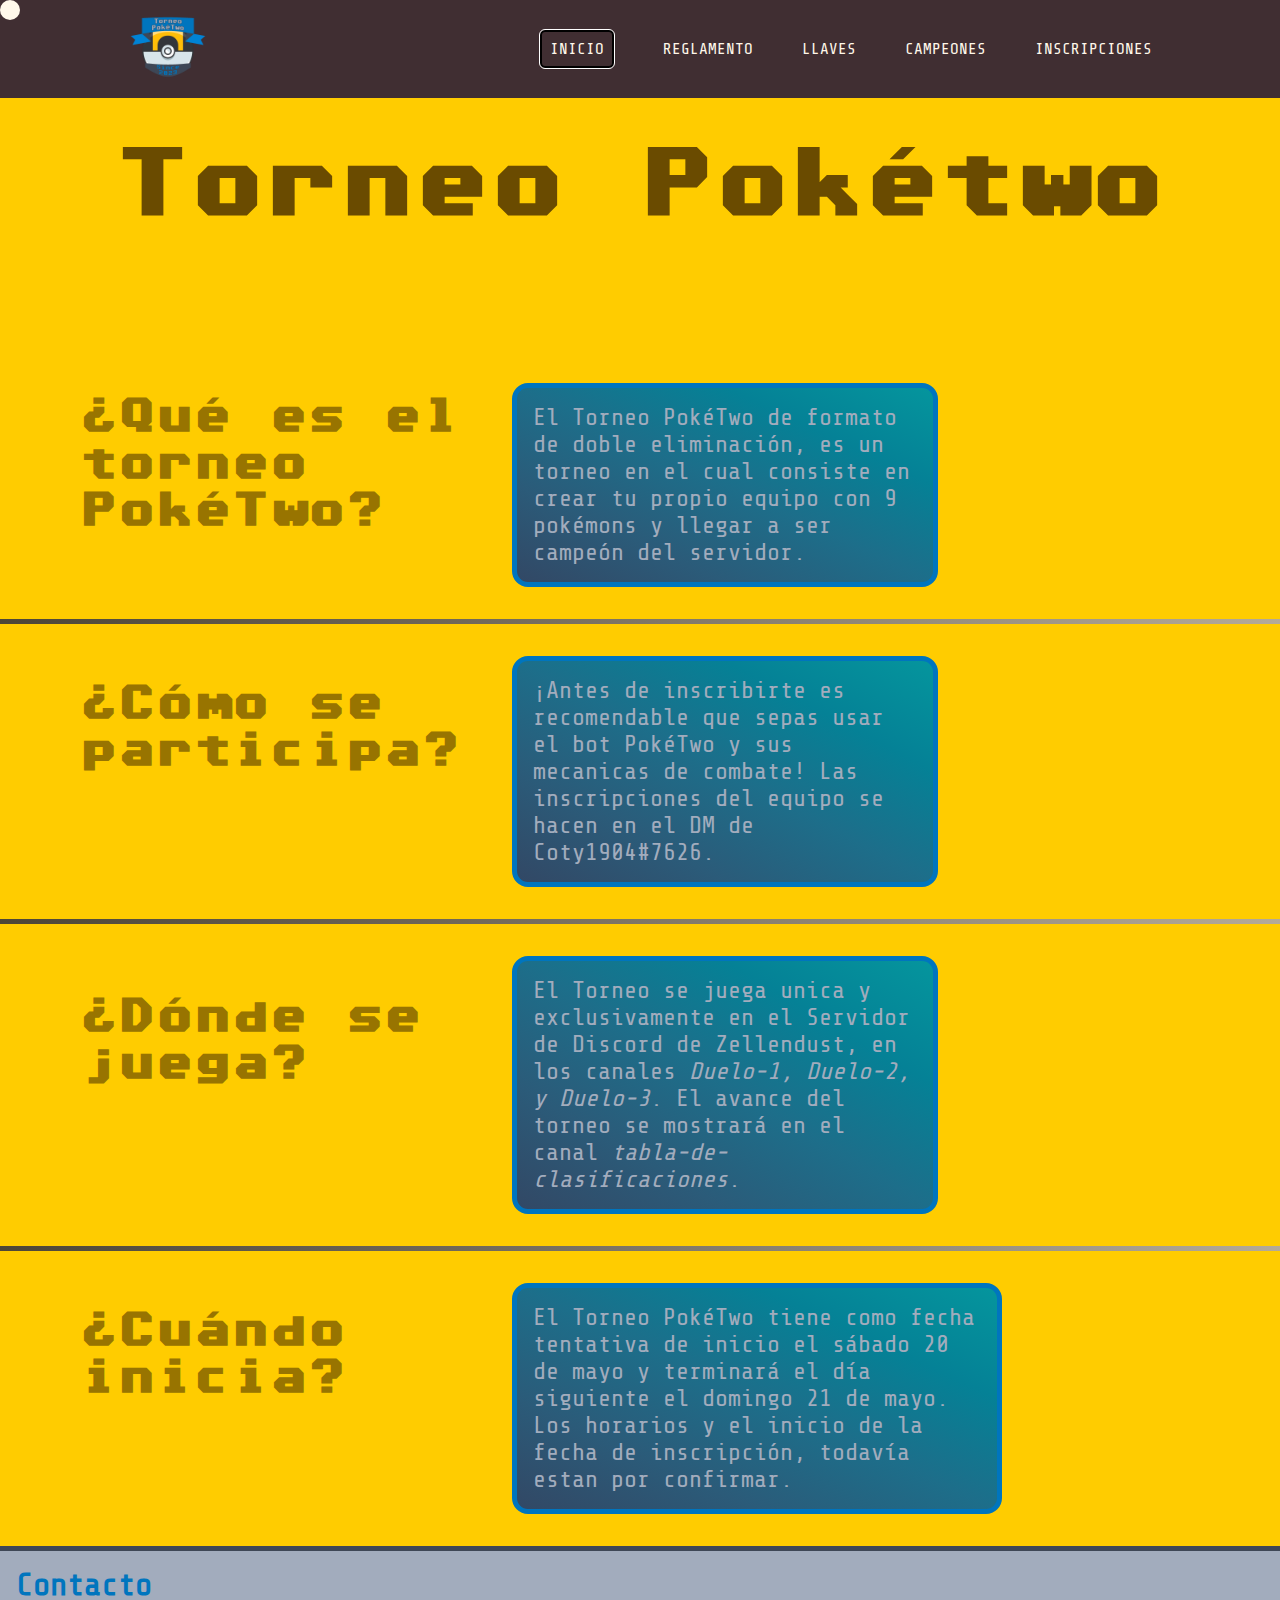
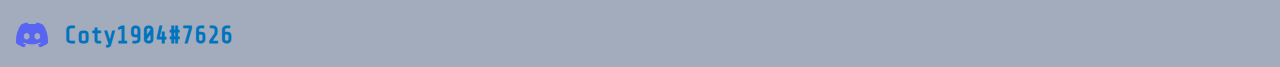
==== index.html @ c97b8a37 "Add files via upload" ====
<!DOCTYPE html>
<html lang="es">
<head>
    <meta charset="UTF-8">
    <meta http-equiv="X-UA-Compatible" content="IE=edge">
    <meta name="viewport" content="width=device-width, initial-scale=1.0">

    <link rel="stylesheet" href="./CSS/styles.css">
    <link rel="icon" href="./Materiales/Imagenes/Logo/Logo.png">

    <title>Torneo PokéTwo</title>
</head>
<body>
    
    <!-- Mouse -->
    
    <div id="trailer">
        <i id="trailer-icon"></i>
    </div>
    
    <!-- NavBar -->
    
    <div class="header-background">
        <header class="header container">
            <div class="logo-wrapper">
                <a class="logo" href="#"><img class="logo-img" alt="Logo" src="./Materiales/Imagenes/Logo/Logo.png" draggable="false"></a>
            </div>
            <nav class="nav">
                <a href="#" class="activo">INICIO</a>
                <a href="./Páginas/reglamento.html">REGLAMENTO</a>
                <a href="./Páginas/llaves.html">LLAVES</a>
                <a href="./Páginas/campeones.html">CAMPEONES</a>
                <a target="_blank" href="https://forms.gle/F1qHBaeCYyF9vA1e9">INSCRIPCIONES</a>
            </nav>
        </header>
    </div>

        <!-- Mobil -->

    <div class="mob-menu">
        <img class="mob-abierto" src="./Materiales/Imagenes/Iconos/Menu.svg" alt="Menú Abierto">
        <div class="mob-wrapper cerrado">
            <img class="mob-cerrado" src="./Materiales/Imagenes/Iconos/Cerrar.svg" alt="Menú Cerrado">
            <div class="mob-list">
                <a href="#" class="mob-list_item"><img class="logo-img-mob" alt="Logo" src="./Materiales/Imagenes/Logo/Logo.png" draggable="false"></a>
                <a href="#" class="mob-list_item">INICIO</a>
                <a href="./Páginas/reglamento.html" class="mob-list_item">REGLAMENTO</a>
                <a href="./Páginas/llaves.html" class="mob-list_item">LLAVES</a>
                <a href="./Páginas/campeones.html" class="mob-list_item">CAMPEONES</a>
                <a target="_blank" href="https://forms.gle/F1qHBaeCYyF9vA1e9" class="mob-list_item">INSCRIPCIONES</a>
            </div>
        </div>
    </div>

    <!-- Cuerpo de la página -->

    <section class="container-inicio">
        <h1 class="titulo-texto">Torneo Pokétwo</h1>
        <div class="container-interno">
            <h2 class="subtitulo">¿Qué es el torneo PokéTwo?</h2>
            <p class="texto">El Torneo PokéTwo de formato de doble eliminación, es un torneo en el cual consiste en crear tu propio equipo con 9 pokémons y llegar a ser campeón del servidor.</p>
        </div>
        <div class="container-interno">
            <h2 class="subtitulo">¿Cómo se participa?</h2>
            <p class="texto">¡Antes de inscribirte es recomendable que sepas usar el bot PokéTwo y sus mecanicas de combate! Las inscripciones del equipo se hacen en el DM de Coty1904#7626.</p>
        </div>
        <div class="container-interno">
            <h2 class="subtitulo">¿Dónde se juega?</h2>
            <p class="texto">El Torneo se juega unica y exclusivamente en el Servidor de Discord de Zellendust, en los canales <span class="cursiva">Duelo-1, Duelo-2, y Duelo-3</span>. El avance del torneo se mostrará en el canal <span class="cursiva">tabla-de-clasificaciones</span>.</p>
        </div>
        <div class="container-interno">
            <h2 class="subtitulo">¿Cuándo inicia?</h2>
            <p class="texto-4">El Torneo PokéTwo tiene como fecha tentativa de inicio el sábado 20 de mayo y terminará el día siguiente el domingo 21 de mayo. Los horarios y el inicio de la fecha de inscripción, todavía estan por confirmar.</p>
        </div>
    </section>

    <!-- Footer -->

    <footer>
        <h1>Contacto</h1>
        <div class="container-footer">
            <img class="discord" src="./Materiales/Imagenes/Iconos/discord-icon-svgrepo-com.svg">
            <h2 class="contacto">Coty1904#7626</h2>
        </div>
    </footer>

    <script src="./JavaScript/menu.js"></script>
</body>
</html>
---- CSS/styles.css ----
/* Letras */

@font-face {
    font-family: 'Comodore';
    src: url(../Materiales/Fuentes/Commodore\ Angled\ v1.2.ttf);
}

@font-face {
    font-family: 'Share-Tech';
    src: url(../Materiales/Fuentes/ShareTechMono-Regular.ttf);
}
  
/* Decoraciones del texto */

.cursiva {
    font-style: italic;
}

/* Página */

* {
    margin: 0;
}

body {
    background-color: #FFCC00;
    background-size: cover;
    max-width: 2560px;
    height: fit-content;
    margin: 0 auto;
    cursor: none;
}

body::-webkit-scrollbar {
    display: none;
}

body:hover > #trailer {
    opacity: 1;
}

/* Mouse */
  
#trailer {
    height: 20px;
    width: 20px;
    background-color: #FFF8EA;
    background-image: url(../Materiales/Imagenes/Iconos/pokeball.png);
    border-radius: 20px;
    position: fixed;
    left: 0px;
    top: 0px;
    z-index: 10000;
    pointer-events: none;
    opacity: 0;
    transition: opacity 500ms ease;
    display: grid;
    place-items: center;
}

/* NavBar */

a {
    text-decoration: none;
}

.container {
    width: 80%;
    max-width: 1440px;
    margin: 0 auto;
}

.header {
    display: flex;
    justify-content: space-between;
    padding: 7px;
    font-family: 'Share-Tech', monospace;
    align-items: center;
}

.nav > a {
    margin-right: 40px;
    color: #FFF8EA;
    transition: all 125ms ease-in-out;
    min-width: 5rem;
}

.nav > a:last-child {
    margin: 0;
}

.nav > a:hover {
    color: #B4AA99;
    cursor: none;
}

.nav .activo {
    border: black 2px solid;
    border-radius: 5px;
    outline: white 1px solid;
    padding: .5rem;

}

.logo {
    color: #FFF8EA;
    transition: all 125ms ease-in-out;
}

.logo:hover {
    color: #B4AA99;
    cursor: none;
}

.logo-img {
    width: 80px;
}

.logo-img-mob {
    width: 128px;
}

.header-background {
    background-color: #402E32;
    height: fit-content;
    position: sticky;
    top: 0;
    z-index: 1;
}

@media screen and (min-width: 768px) {
    .mob-menu {
        display: none;
    }
}

/* JavaScript */

.abierto {
    opacity: 1;
    animation: openAnim 500ms;
}

.cerrado {
    opacity: 0;
    animation: closeAnim 500ms;
}

/* Animación */

@keyframes openAnim {
    0% {
        opacity: 0;
    }

    100% {
        opacity: 1;
    }
}

@keyframes closeAnim {
    0% {
        opacity: 1;
    }

    100% {
        opacity: 0;
    }
}

/* Inicio */

.container-inicio {
    margin: 0;
    display: flex;
    justify-content: center;
    align-items: center;
    flex-direction: column;
}

.titulo-texto, .titulo-texto-llaves {
    margin: 32px;
    margin-bottom: 128px;
    font-family: 'Comodore', monospace;
    font-size: 6rem;
    color: #6A4B00;
    align-self: center;
}

.container-interno {
    display: flex;
    justify-content: flex-start;
    align-items: center;
    /* flex-direction: row; */
    padding: 32px 0px;
    gap: 2rem;
    width: 100vw;
    border-bottom: 5px solid transparent;
    border-image: linear-gradient(to right, #4d4637, #655d4e, #7f7666, #99907f, #b4aa99);
    border-image-slice: 1;

}

.subtitulo   {
    font-family: 'Comodore', monospace;
    font-size: 3rem;
    color: #987400;
    max-width: 25rem;
    height: 12rem;
    margin-left: 5rem;
}

.texto {
    font-family: 'Share-Tech', monospace;
    font-size: 1.5rem;
    color: #A2ACBD;
    background-image: linear-gradient(to right top, #324865, #2b5b79, #1d6e8a, #058196, #05959d);
    border-radius: 1rem;
    padding: 1rem;
    width: 30vw;
    border: 5px #0075BE solid;
    height: fit-content;
    align-self: center;
}

.texto-4 {
    font-family: 'Share-Tech', monospace;
    font-size: 1.5rem;
    color: #A2ACBD;
    background-image: linear-gradient(to right top, #324865, #2b5b79, #1d6e8a, #058196, #05959d);
    border-radius: 1rem;
    padding: 1rem;
    width: 35vw;
    border: 5px #0075BE solid;
    height: fit-content;
    align-self: center;
}

.container-inicio > .container-interno:last-child {
    border: none;
}

/* Reglamento */

.container-reglamento {
    padding: 0 1rem;
    display: flex;
    flex-direction: column;
    justify-content: flex-start;
    align-items: flex-start;
}

.titulo-reglas {
    padding: 3rem, 1rem, 3rem, 1rem;
    font-family: 'Space Mono', monospace;
    font-size: 4rem;
    color: #402E32;
}

.reglas {
    font-family: 'Space Mono', monospace;
    font-size: 1.2rem;
    font-weight: 900;
    color: #A58E5C;
    padding-top: 1rem;
    padding-bottom: 2rem;
    text-align: justify;
}

.linea {
    background-image: linear-gradient(to right, #ff0505, #d20021, #a20028, #710b26, #42101d, #3e2131, #39303a, #3b3b3b, #676767, #979797, #cacaca, #ffffff);
    height: .3rem;
    width: 100%;
}

/* Trofeo */

.trofeo {
    align-self: center;
    width: 75vw;
}

.descripcion {
    align-self: center;
    font-family: 'Comodore';
    margin-bottom: 1rem;
}

/* Llaves */

.container-llaves {
    height: 69.5vh;
    display: flex;
    justify-content: center;
    align-items: center;
}

/* Campeones */

.container-campeones {
    display: flex;
    justify-content: center;
    flex-direction: column;
}

.titulo-texto-1 {
    margin: 32px;
    font-family: 'Comodore', monospace;
    font-size: 6rem;
    color: #6A4B00;
    align-self: center;
}

.container-campeones-lista {
    display: flex;
    flex-direction: column;
    background-color: #E6F4F1;
    align-items: center;
    font-family: 'Comodore', monospace;
}

.campeon {
    font-size: 3rem;
    color: #7593BC;
    margin: 16px;
}

.equipo {
    font-size: 2rem;
    color: #0075BE;
    margin: 16px;
}

#image-track > .image {
    width: 40vmin;
    object-fit: cover;
    object-position: center;
}

#image-track {
    display: flex;
    gap: 4vmin;
    flex-wrap: wrap;
    justify-content: center;
}

.image {
    background-color: #F4FAFF;
    border-radius: 16px;
    border: 5px #0075BE solid;
    margin-bottom: 32px;
}

/* Footer */

footer {
    border-top: 5px solid #3E4756;
    background-color: #A2ACBD;
    color: #0075BE;
    display: flex;
    padding: 16px;
    flex-direction: column;
    font-family: 'Share-Tech', monospace;
}

.container-footer {
    display: flex;
    padding-top: 16px;
    align-items: center;
}

.discord {
    width: 2rem;
    padding-right: 1rem;
}

.contacto {
    font-size: 1.5rem;
}

/* Mobil */



    /* Version Mobil */

@media screen and (max-width: 767px) {

    #trailer {
        display: none;
    }

    .header, .header-background {
        display: none;
    }

    .container-inicio {
        display: flex;
        justify-content: center;
        align-items: center;
        max-width: 100vw;
    }

    .container-interno {
        flex-direction: column;
        justify-content: center;
        align-items: center ;
    }

    .titulo-texto {
        font-size: 3rem;
        text-align: center;
        margin: 16px;
    }

    .subtitulo {
        font-size: 2rem;
        text-align: center;
        margin: 0;
        height: fit-content;
    }

    .texto {
        width: 50%;
        height: fit-content;
    }

    .texto-4 {
        width: 50%;
        height: fit-content;
    }

    .container-llaves {
        height: 100vh;
    }

    .titulo-texto-llaves {
        font-size: 2rem;
    }

    .titulo-texto-1 {
        font-size: 3rem;
    }

    .titulo-reglas {
        font-size: 2rem;
    }

    .reglas {
        padding-bottom: 1rem;
    }

    .reglas li {
        padding-bottom: 12px;
    }

    .subreglas li {
        padding-bottom: 0;
    }

    .subreglas li:last-child{
        padding-bottom: 12px;
    }

    .campeon {
        text-align: center;
    }

    .descripcion {
        text-align: center;
    }

    .container-llaves{
        height: 78.8vh;
    }
}
    
.mob-abierto, .mob-cerrado {
    width: 30px;
    height: 30px;
}
    
.mob-abierto {
    position: fixed;
    right: 30px;
    top: 15px;
}
    
.mob-list {
    height: 100%;
    width: 35%;
    position: fixed;
    right: 0;
    display: flex;
    flex-direction: column;
    align-items: center;
    justify-content: center;
    gap: 45px;
    background-color: #A28F65;
}
    
.mob-list_item {
    color: #e7e1d5;
    font-family: "Share-Tech", monospace;
}
    
.mob-list_item:first-child {
    margin-bottom: 40px;
}
    
.mob-cerrado {
    position: fixed;
    right: 30px;
    top: 15px;
    z-index: 5;
}
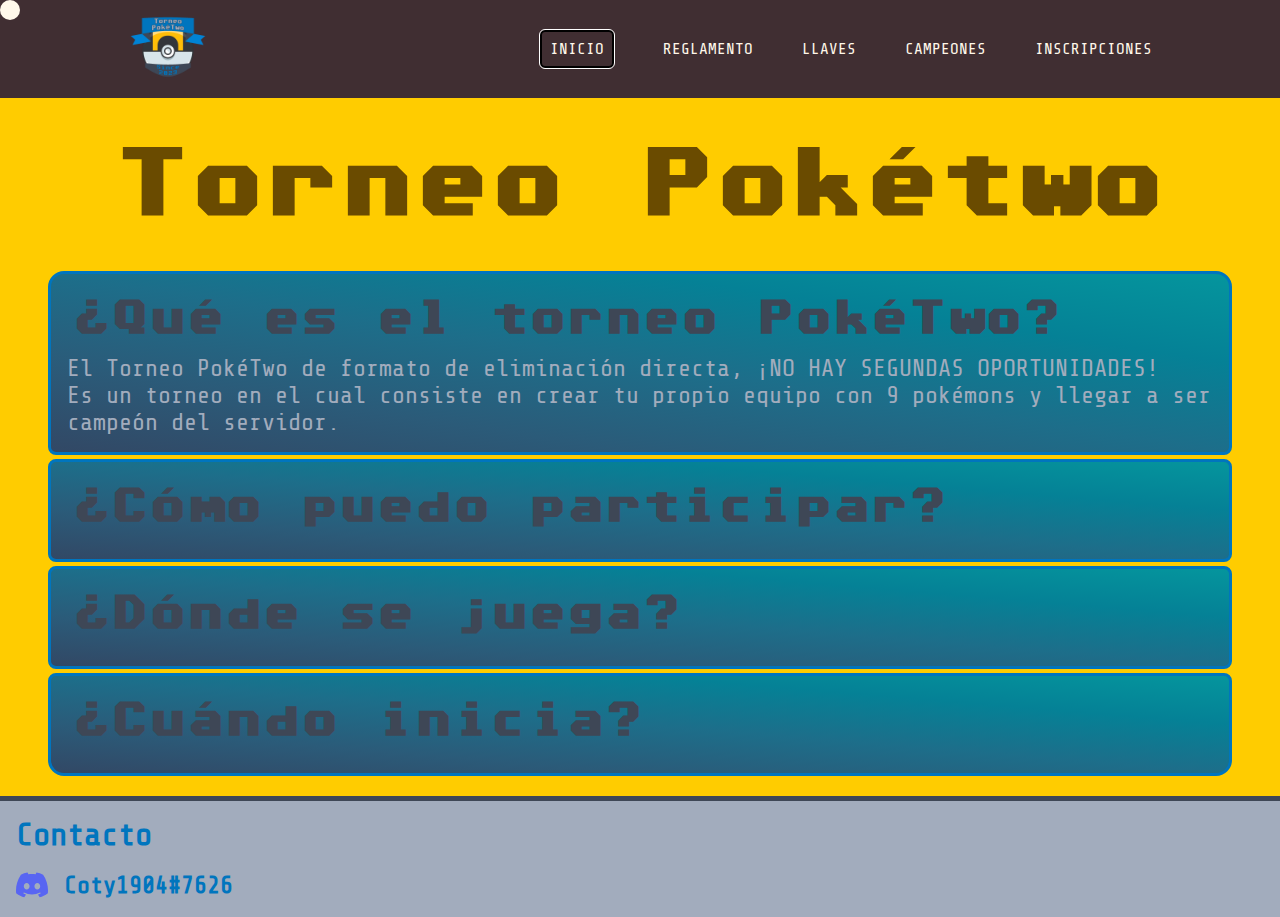
==== commit acb8da58: "Add files via upload" ====
--- a/index.html
+++ b/index.html
@@ -56,24 +56,67 @@
 
     <section class="container-inicio">
         <h1 class="titulo-texto">Torneo Pokétwo</h1>
-        <div class="container-interno">
-            <h2 class="subtitulo">¿Qué es el torneo PokéTwo?</h2>
-            <p class="texto">El Torneo PokéTwo de formato de doble eliminación, es un torneo en el cual consiste en crear tu propio equipo con 9 pokémons y llegar a ser campeón del servidor.</p>
+    </section>
+    <div class="wrapper">
+        <div class="accordion">
+
+            <div class="accordion-panel">
+            <h2 id="panel1-title">
+                <button class="accordion-trigger" aria-expanded="true" aria-controls="accordion1-content">
+                    ¿Qué es el torneo PokéTwo?
+                </button>
+            </h2>
+            <div class="accordion-content" role="region" aria-labelledby="panel1-title" aria-hidden="false" id="panel1-content">
+                <div>
+                <p>El Torneo PokéTwo de formato de eliminación directa, ¡NO HAY SEGUNDAS OPORTUNIDADES!</p>
+                <p>Es un torneo en el cual consiste en crear tu propio equipo con 9 pokémons y llegar a ser campeón del servidor.</p>
+                </div>
+            </div>
+            </div>
+        
+            <div class="accordion-panel">
+            <h2 id="panel2-title">
+                <button class="accordion-trigger" aria-expanded="false" aria-controls="accordion1-content">
+                    ¿Cómo puedo participar?
+                </button>
+            </h2>
+            <div class="accordion-content" role="region" aria-labelledby="panel2-title" aria-hidden="true" id="panel2-content">
+                <div>
+                <p>¡Antes de inscribirte es recomendable que sepas usar el bot PokéTwo y sus mecanicas de combate!</p>
+                <p>Las inscripciones del equipo se hacen rellenando el formulario en la pestala Inscripciones.</p>
+                <p>¡Hay cupo de hasta 32 equipos, asi que se rápido!</p>
+                </div>
+            </div>
+            </div>
+        
+            <div class="accordion-panel">
+            <h2 id="panel3-title">
+                <button class="accordion-trigger" aria-expanded="false" aria-controls="accordion1-content">
+                    ¿Dónde se juega?
+                </button>
+            </h2>
+            <div class="accordion-content" role="region" aria-labelledby="panel1-title" aria-hidden="true" class="accordion-content" id="panel3-content">
+                <div>
+                <p>El Torneo se juega unica y exclusivamente en el Servidor de Discord de Zellendust, en los canales <span class="cursiva">Duelo-1, Duelo-2, y Duelo-3</span>. El avance del torneo se mostrará en el canal <span class="cursiva">tabla-de-clasificaciones</span>.</p>
+                </div>
+            </div>
+            </div>
+        
+            <div class="accordion-panel">
+            <h2 id="panel4-title">
+                <button class="accordion-trigger" aria-expanded="false" aria-controls="accordion1-content">
+                    ¿Cuándo inicia?
+                </button>
+            </h2>
+            <div class="accordion-content" role="region" aria-labelledby="panel4-title" aria-hidden="true" class="accordion-content" id="panel4-content">
+                <div>
+                <p>El Torneo se juega el Sábado 20 de mayo y Domingo 21 de Mayo.</p>
+                </div>
+            </div>
+            </div>
         </div>
-        <div class="container-interno">
-            <h2 class="subtitulo">¿Cómo se participa?</h2>
-            <p class="texto">¡Antes de inscribirte es recomendable que sepas usar el bot PokéTwo y sus mecanicas de combate! Las inscripciones del equipo se hacen en el DM de Coty1904#7626.</p>
-        </div>
-        <div class="container-interno">
-            <h2 class="subtitulo">¿Dónde se juega?</h2>
-            <p class="texto">El Torneo se juega unica y exclusivamente en el Servidor de Discord de Zellendust, en los canales <span class="cursiva">Duelo-1, Duelo-2, y Duelo-3</span>. El avance del torneo se mostrará en el canal <span class="cursiva">tabla-de-clasificaciones</span>.</p>
-        </div>
-        <div class="container-interno">
-            <h2 class="subtitulo">¿Cuándo inicia?</h2>
-            <p class="texto-4">El Torneo PokéTwo tiene como fecha tentativa de inicio el sábado 20 de mayo y terminará el día siguiente el domingo 21 de mayo. Los horarios y el inicio de la fecha de inscripción, todavía estan por confirmar.</p>
-        </div>
-    </section>
-
+    </div>
+    
     <!-- Footer -->
 
     <footer>
--- a/CSS/styles.css
+++ b/CSS/styles.css
@@ -180,7 +180,6 @@
 
 .titulo-texto, .titulo-texto-llaves {
     margin: 32px;
-    margin-bottom: 128px;
     font-family: 'Comodore', monospace;
     font-size: 6rem;
     color: #6A4B00;
@@ -191,7 +190,6 @@
     display: flex;
     justify-content: flex-start;
     align-items: center;
-    /* flex-direction: row; */
     padding: 32px 0px;
     gap: 2rem;
     width: 100vw;
@@ -231,7 +229,7 @@
     border-radius: 1rem;
     padding: 1rem;
     width: 35vw;
-    border: 5px #0075BE solid;
+    border: 3px #0075BE solid;
     height: fit-content;
     align-self: center;
 }
@@ -239,6 +237,71 @@
 .container-inicio > .container-interno:last-child {
     border: none;
 }
+
+/* Acordeon */
+.wrapper {
+    width: max(65ch, 100% - 4rem);
+    margin-inline: auto;
+}
+
+.accordion-content {
+    display: grid;
+    grid-template-rows: 0fr;
+    transition: grid-template-rows 500ms;
+    font-family: 'Share-Tech', monospace;
+    font-size: 1.5rem;
+    color: #A2ACBD;
+    width: 100%;
+}
+  
+.accordion-content[aria-hidden="false"] {
+    grid-template-rows: 1fr;
+}
+  
+.accordion-content > div {
+    overflow: hidden;
+}
+
+.accordion {
+    color: #3E4756;
+    padding: 1rem;
+}
+  
+.accordion-panel {
+    padding: 1rem;
+    border: 3px #0075BE solid;
+    background-image: linear-gradient(to right top, #324865, #2b5b79, #1d6e8a, #058196, #05959d);
+    border-radius: 8px;
+    margin-bottom: 4px;
+}
+
+.accordion-panel:first-child{
+    border-top-left-radius: 1rem;
+    border-top-right-radius: 1rem;
+}
+
+.accordion-panel:last-child{
+    border-bottom-left-radius: 1rem;
+    border-bottom-right-radius: 1rem;
+}
+
+.accordion h2 {
+    position: relative;
+    font-family: 'Comodore', monospace;
+    font-size: 3rem;
+    color: #3E4756;
+    padding-bottom: 1rem;
+    cursor: none;
+}
+
+.accordion-trigger {
+    background: transparent;
+    border: 0;
+    font: inherit;
+    color: inherit;
+    cursor: none;
+}
+  
 
 /* Reglamento */
 
@@ -384,7 +447,7 @@
 
     /* Version Mobil */
 
-@media screen and (max-width: 767px) {
+@media screen and (max-width: 500px) {
 
     #trailer {
         display: none;
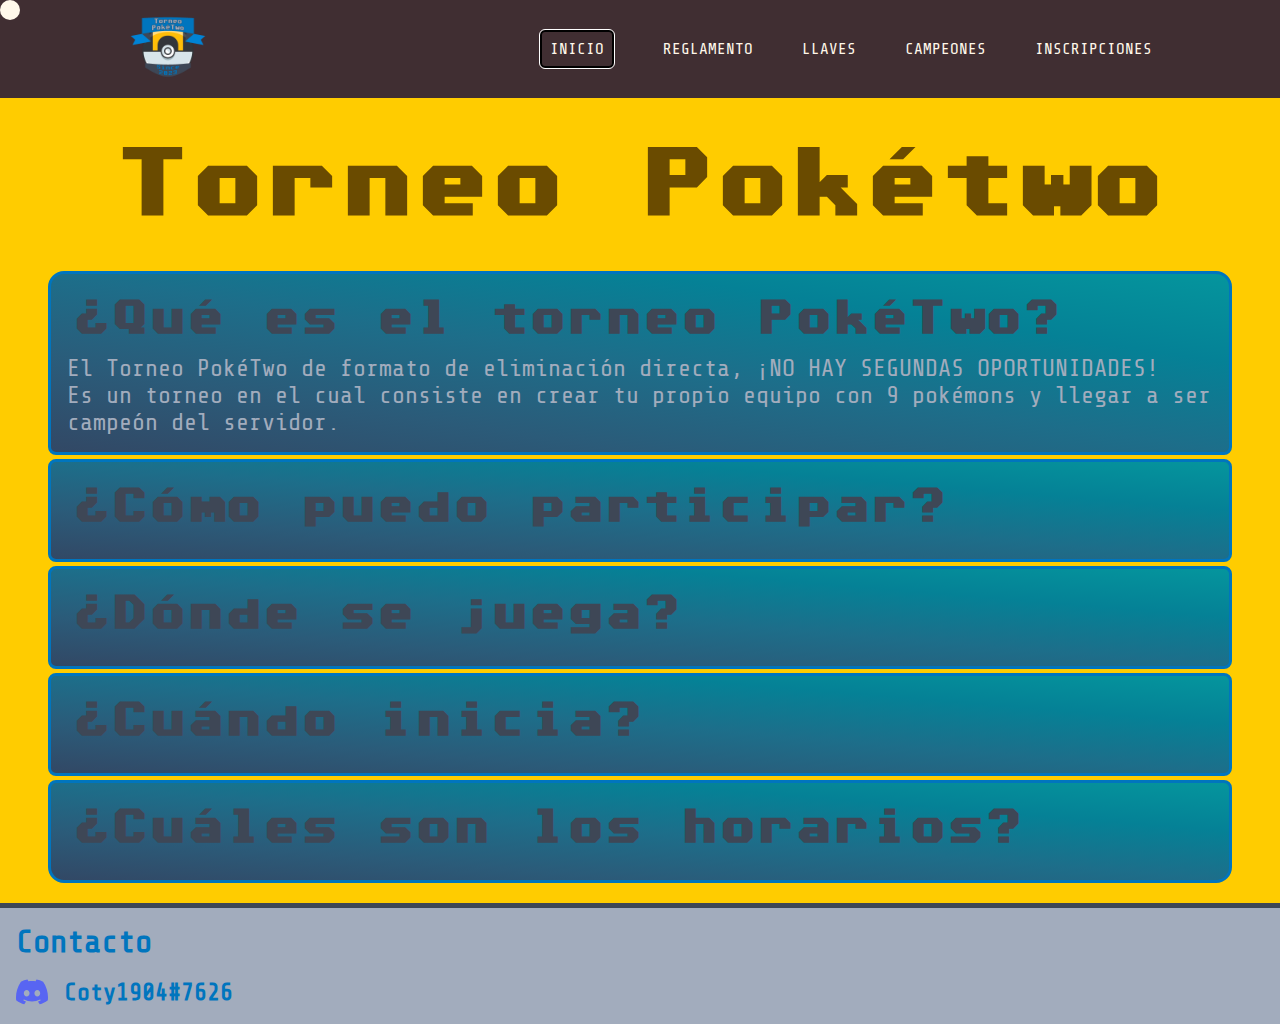
==== commit bcec00be: "Add files via upload" ====
--- a/index.html
+++ b/index.html
@@ -114,6 +114,25 @@
                 </div>
             </div>
             </div>
+
+            <div class="accordion-panel">
+                <h2 id="panel4-title">
+                    <button class="accordion-trigger" aria-expanded="false" aria-controls="accordion1-content">
+                        ¿Cuáles son los horarios?
+                    </button>
+                </h2>
+                <div class="accordion-content" role="region" aria-labelledby="panel4-title" aria-hidden="true" class="accordion-content" id="panel4-content">
+                    <div>
+                    <p class="horarios">Los horarios varian dependiendo de tu lugar de residencia:</p>
+                    <p class="lista">México: 11am - 3pm</p>
+                    <p class="lista">Colombia/Perú: 12pm - 4pm</p>
+                    <p class="lista">Venezuela/Bolivia: 1pm - 5pm</p>
+                    <p class="lista">Argentina/Uruguay: 2pm - 6pm</p>
+                    <p class="lista">España (Canarias): 6pm - 10pm</p>
+                    <p class="lista">España: 7pm - 11pm</p>
+                    </div>
+                </div>
+                </div>
         </div>
     </div>
     
--- a/CSS/styles.css
+++ b/CSS/styles.css
@@ -257,9 +257,17 @@
 .accordion-content[aria-hidden="false"] {
     grid-template-rows: 1fr;
 }
-  
+
+.accordion-content .horarios{
+    padding-left: 2rem;
+}
+
 .accordion-content > div {
     overflow: hidden;
+}
+
+.accordion-content .lista{
+    padding-left: 3rem;
 }
 
 .accordion {
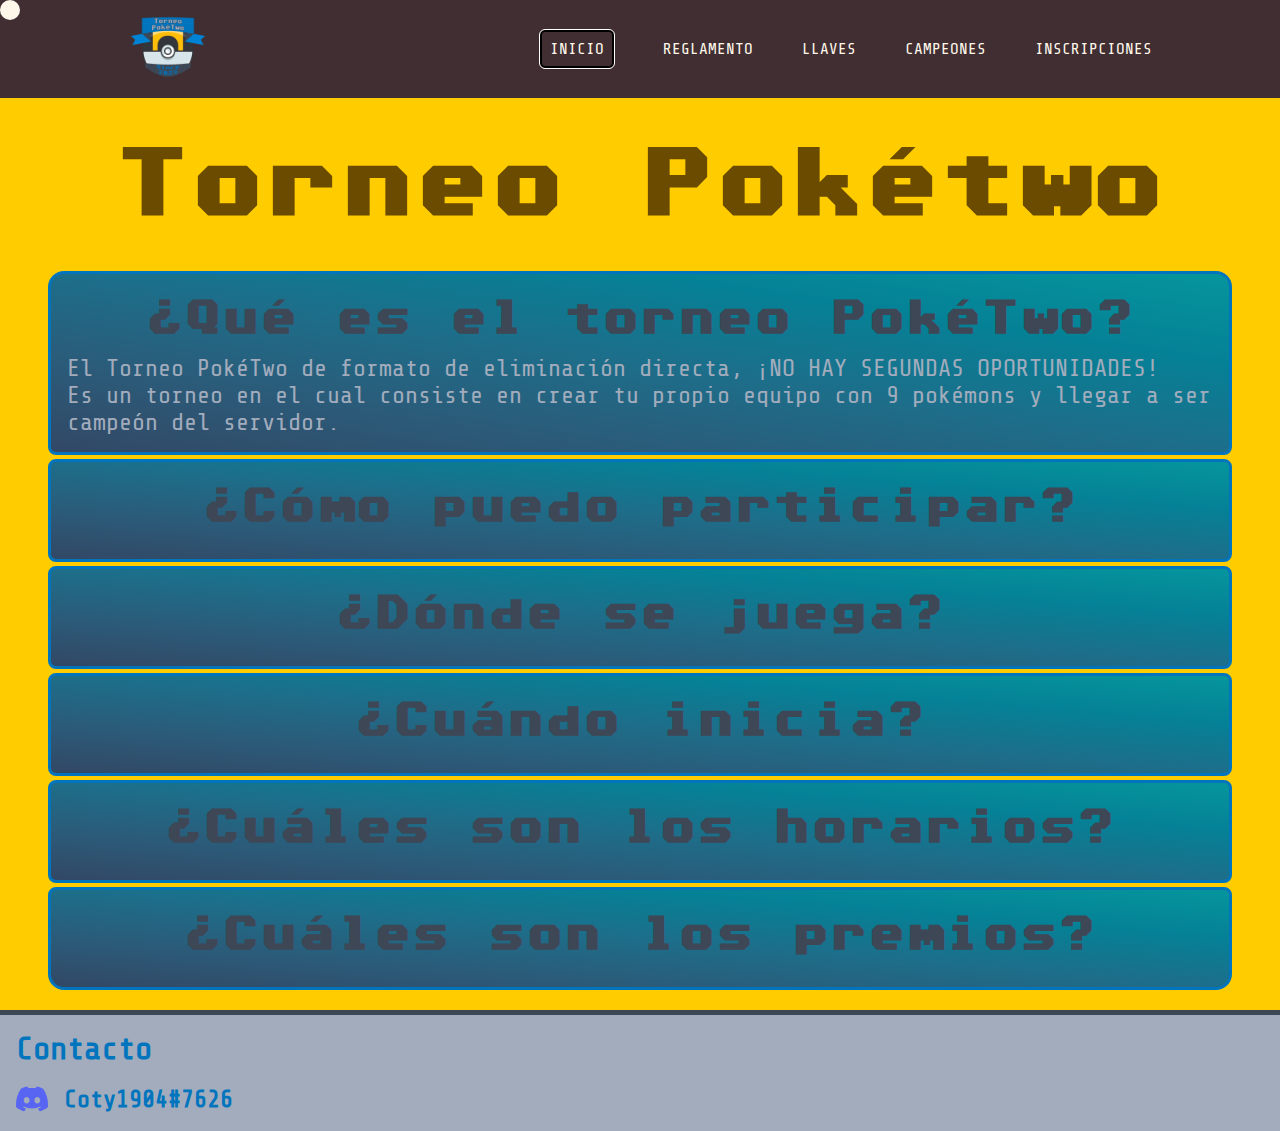
==== commit ec9ff47b: "Add files via upload" ====
--- a/index.html
+++ b/index.html
@@ -103,16 +103,17 @@
             </div>
         
             <div class="accordion-panel">
-            <h2 id="panel4-title">
+                <h2 id="panel4-title">
                 <button class="accordion-trigger" aria-expanded="false" aria-controls="accordion1-content">
                     ¿Cuándo inicia?
                 </button>
-            </h2>
-            <div class="accordion-content" role="region" aria-labelledby="panel4-title" aria-hidden="true" class="accordion-content" id="panel4-content">
+                </h2>
+                <div class="accordion-content" role="region" aria-labelledby="panel4-title" aria-hidden="true" class="accordion-content" id="panel4-content">
                 <div>
-                <p>El Torneo se juega el Sábado 20 de mayo y Domingo 21 de Mayo.</p>
+                    <p>La fecha limite de inscripción es el Jueves 18 de Mayo.</p>
+                    <p>El Torneo se juega el Sábado 20 de mayo y Domingo 21 de Mayo.</p>
                 </div>
-            </div>
+                </div>
             </div>
 
             <div class="accordion-panel">
@@ -132,6 +133,24 @@
                     <p class="lista">España: 7pm - 11pm</p>
                     </div>
                 </div>
+            </div>
+
+                <div class="accordion-panel">
+                    <h2 id="panel5-title">
+                        <button class="accordion-trigger" aria-expanded="false" aria-controls="accordion1-content">
+                            ¿Cuáles son los premios?
+                        </button>
+                    </h2>
+                    <div class="accordion-content" role="region" aria-labelledby="panel5-title" aria-hidden="true" class="accordion-content" id="panel4-content">
+                        <div>
+                            <p>Los premios se entregan unicamente al podio (El top 3) de posiciones.</p>
+                            <p class="lista">El primer lugar obtendrá 100k PokéCoins.</p>
+                            <p class="lista">El segundo lugar obtendrá 50k PokéCoins.</p>
+                            <p class="lista">El primer lugar obtendrá 25k PokéCoins.</p>
+                            <p>La única manera que un miembro del podio no sea elegible para recibir su premio seria por haber infringido una norma del reglamento.</p>
+
+                        </div>
+                    </div>
                 </div>
         </div>
     </div>
--- a/CSS/styles.css
+++ b/CSS/styles.css
@@ -184,6 +184,7 @@
     font-size: 6rem;
     color: #6A4B00;
     align-self: center;
+    text-align: center;
 }
 
 .container-interno {
@@ -271,6 +272,7 @@
 }
 
 .accordion {
+    margin: 0;
     color: #3E4756;
     padding: 1rem;
 }
@@ -297,6 +299,7 @@
     position: relative;
     font-family: 'Comodore', monospace;
     font-size: 3rem;
+    text-align: center;
     color: #3E4756;
     padding-bottom: 1rem;
     cursor: none;
@@ -314,25 +317,29 @@
 /* Reglamento */
 
 .container-reglamento {
-    padding: 0 1rem;
+    padding: 0 3rem 0 3rem;
     display: flex;
     flex-direction: column;
     justify-content: flex-start;
     align-items: flex-start;
+    color: #4D4637;
+}
+
+ul {
+    list-style-type: square
 }
 
 .titulo-reglas {
     padding: 3rem, 1rem, 3rem, 1rem;
     font-family: 'Space Mono', monospace;
-    font-size: 4rem;
+    font-size: 3rem;
     color: #402E32;
 }
 
 .reglas {
     font-family: 'Space Mono', monospace;
-    font-size: 1.2rem;
+    font-size: 1.5rem;
     font-weight: 900;
-    color: #A58E5C;
     padding-top: 1rem;
     padding-bottom: 2rem;
     text-align: justify;
@@ -341,7 +348,8 @@
 .linea {
     background-image: linear-gradient(to right, #ff0505, #d20021, #a20028, #710b26, #42101d, #3e2131, #39303a, #3b3b3b, #676767, #979797, #cacaca, #ffffff);
     height: .3rem;
-    width: 100%;
+    width: 105%;
+    align-self: center;
 }
 
 /* Trofeo */
@@ -455,21 +463,35 @@
 
     /* Version Mobil */
 
-@media screen and (max-width: 500px) {
+@media screen and (max-width: 700px) {
+    /*Mouse*/
+    *{
+        cursor: pointer;
+    }
 
     #trailer {
         display: none;
     }
 
+    /*Menu*/
     .header, .header-background {
         display: none;
     }
 
+    /*Inicio*/
     .container-inicio {
         display: flex;
         justify-content: center;
         align-items: center;
-        max-width: 100vw;
+        min-width: 100%;
+    }
+
+    .accordion .accordion-panel h2{
+        font-size: 7vw;
+    }
+
+    .accordion .accordion-panel p{
+        font-size: 4vw;
     }
 
     .container-interno {
@@ -479,7 +501,7 @@
     }
 
     .titulo-texto {
-        font-size: 3rem;
+        font-size: 12vw;
         text-align: center;
         margin: 16px;
     }
@@ -513,24 +535,19 @@
         font-size: 3rem;
     }
 
+    /*Reglas mobil*/
+
+    .container-reglamento{
+        margin: 0;
+        max-width: 100%;
+    }
+
     .titulo-reglas {
-        font-size: 2rem;
+        font-size: 9vw;
     }
 
     .reglas {
-        padding-bottom: 1rem;
-    }
-
-    .reglas li {
-        padding-bottom: 12px;
-    }
-
-    .subreglas li {
-        padding-bottom: 0;
-    }
-
-    .subreglas li:last-child{
-        padding-bottom: 12px;
+        font-size: 4.5vw;
     }
 
     .campeon {
@@ -543,6 +560,34 @@
 
     .container-llaves{
         height: 78.8vh;
+    }
+
+    .wrapper {
+        margin: 0;
+        padding: 0;
+        display: flex;
+        align-items: center;
+        justify-content: center;
+        width: 100%;
+    }
+
+    .accordion{
+        align-items: center;
+        width: 90%;
+        margin: 0;
+    }
+    /*Footer*/
+    footer{
+        max-width: 100%;
+        font-size: 5vw;
+    }
+
+    .discord{
+        width: 7vw;
+    }
+
+    .contacto{
+        font-size: 5vw;
     }
 }
     
@@ -568,6 +613,7 @@
     justify-content: center;
     gap: 45px;
     background-color: #A28F65;
+    z-index: 1;
 }
     
 .mob-list_item {
